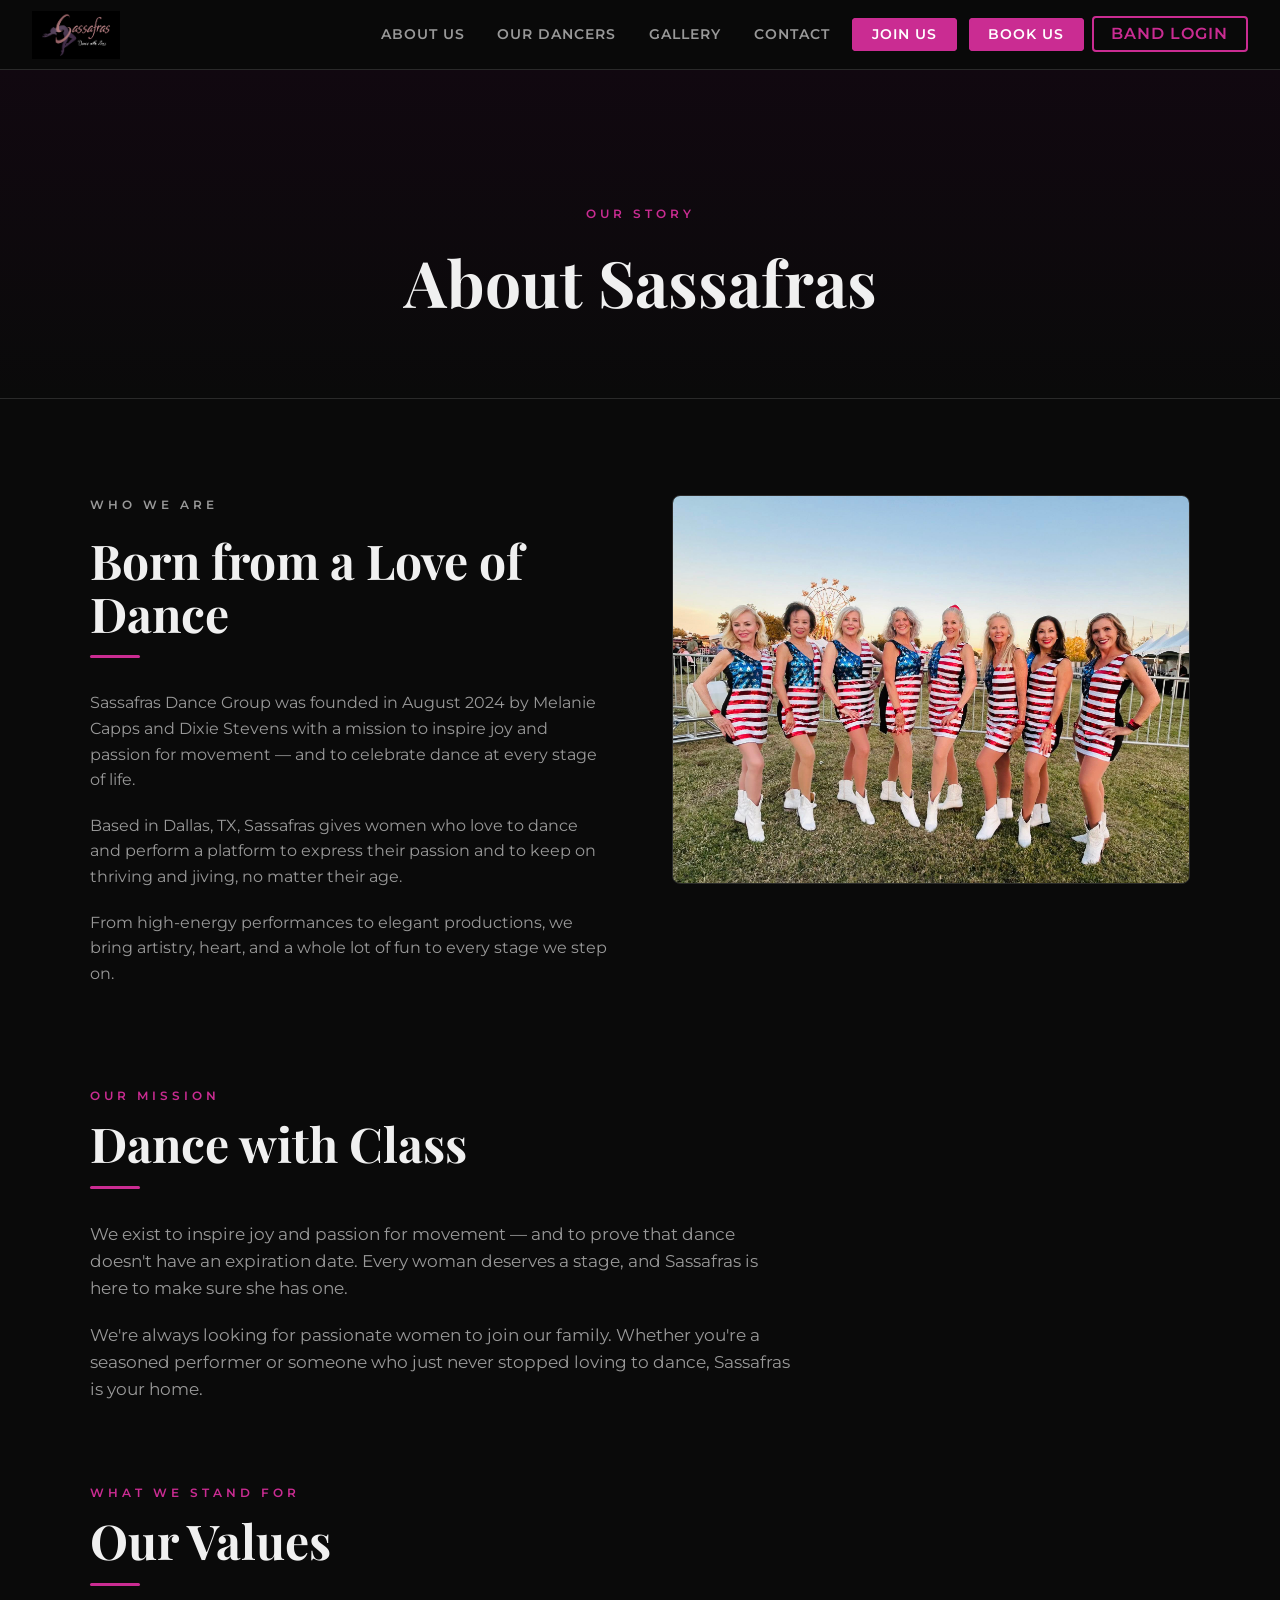
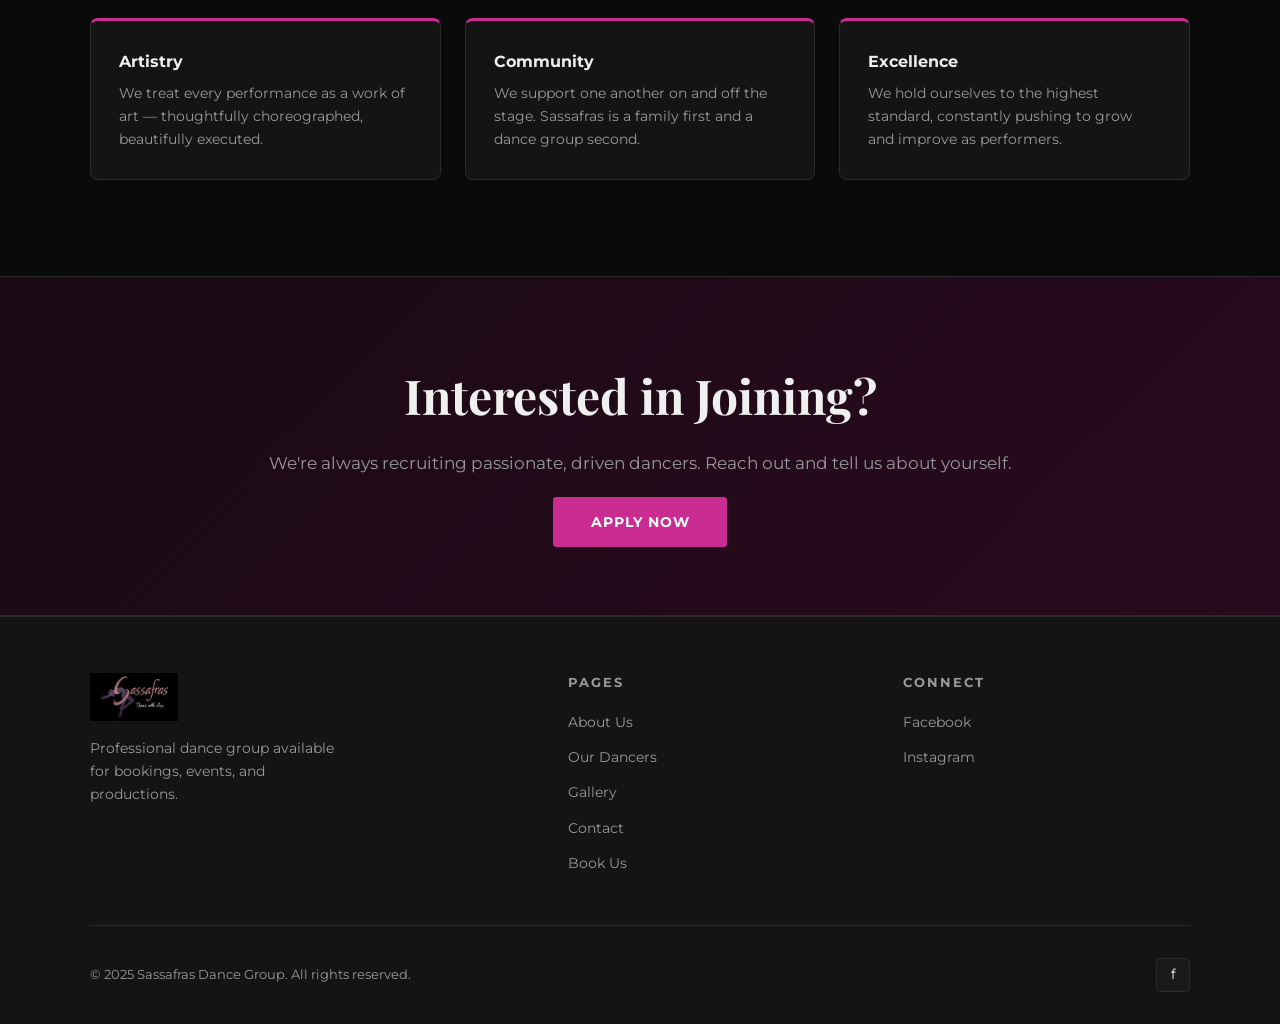
==== about.html @ 36d214b7 "Use clean URLs — remove .html extensions from all internal links" ====
<!DOCTYPE html>
<html lang="en">
<head>
  <meta charset="UTF-8">
  <meta name="viewport" content="width=device-width, initial-scale=1.0">
  <title>About Us — Sassafras Dance Group</title>
  <link rel="preconnect" href="https://fonts.googleapis.com">
  <link rel="preconnect" href="https://fonts.gstatic.com" crossorigin>
  <link href="https://fonts.googleapis.com/css2?family=Playfair+Display:wght@700&family=Montserrat:wght@400;600;700&display=swap" rel="stylesheet">
  <link rel="stylesheet" href="css/style.css">
</head>
<body>

  <!-- NAV -->
  <nav>
    <a class="nav-logo" href="/"><img src="images/logo.jpg" alt="Sassafras Dance Group" style="height:48px;width:auto;"></a>
    <ul class="nav-links">
      <li><a href="/about">About Us</a></li>
      <li><a href="/dancers">Our Dancers</a></li>
      <li><a href="/gallery">Gallery</a></li>
      <li><a href="/contact">Contact</a></li>
      <li><a href="/join" class="join-btn">Join Us</a></li>
      <li><a href="/book" class="book-btn">Book Us</a></li>
      <li><a href="https://auth.band.us/login?next_url=https%3A%2F%2Fwww.band.us%2Fband%2F95576450%2Fpost" target="_blank" class="login-btn">Band Login</a></li>
    </ul>
    <div class="hamburger" aria-label="Menu" role="button" tabindex="0">
      <span></span><span></span><span></span>
    </div>
  </nav>
  <div class="mobile-menu">
    <a href="/about">About Us</a>
    <a href="/dancers">Our Dancers</a>
    <a href="/gallery">Gallery</a>
    <a href="/contact">Contact</a>
    <a href="/join" class="book-btn">Join Us</a>
    <a href="/book" class="book-btn">Book Us</a>
    <a href="https://auth.band.us/login?next_url=https%3A%2F%2Fwww.band.us%2Fband%2F95576450%2Fpost" target="_blank">Band Login</a>
  </div>

  <div class="page-content">

    <!-- PAGE HERO -->
    <div class="page-hero">
      <span class="section-label">Our Story</span>
      <h1>About Sassafras</h1>
    </div>

    <!-- MAIN CONTENT -->
    <section>
      <div class="section-inner">
        <div class="about-full-grid">
          <div>
            <p class="section-label">Who We Are</p>
            <h2 class="section-title">Born from a Love of Dance</h2>
            <div class="divider"></div>
            <p>Sassafras Dance Group was founded in August 2024 by Melanie Capps and Dixie Stevens with a mission to inspire joy and passion for movement — and to celebrate dance at every stage of life.</p>
            <p>Based in Dallas, TX, Sassafras gives women who love to dance and perform a platform to express their passion and to keep on thriving and jiving, no matter their age.</p>
            <p>From high-energy performances to elegant productions, we bring artistry, heart, and a whole lot of fun to every stage we step on.</p>
          </div>
          <div style="border-radius:8px;overflow:hidden;border:1px solid var(--border);">
            <img src="images/Main/Who we are.jpg" alt="Who We Are — Sassafras Dance Group" style="width:100%;height:100%;object-fit:cover;display:block;">
          </div>
        </div>

        <!-- MISSION -->
        <div style="max-width:700px;margin-bottom:5rem;">
          <p class="section-label">Our Mission</p>
          <h2 class="section-title">Dance with Class</h2>
          <div class="divider"></div>
          <p style="color:var(--text-muted);font-size:1.05rem;margin-bottom:1.25rem;">We exist to inspire joy and passion for movement — and to prove that dance doesn't have an expiration date. Every woman deserves a stage, and Sassafras is here to make sure she has one.</p>
          <p style="color:var(--text-muted);font-size:1.05rem;">We're always looking for passionate women to join our family. Whether you're a seasoned performer or someone who just never stopped loving to dance, Sassafras is your home.</p>
        </div>

        <!-- VALUES -->
        <p class="section-label">What We Stand For</p>
        <h2 class="section-title">Our Values</h2>
        <div class="divider"></div>
        <div class="values-grid">
          <div class="value-card">
            <h3>Artistry</h3>
            <p>We treat every performance as a work of art — thoughtfully choreographed, beautifully executed.</p>
          </div>
          <div class="value-card">
            <h3>Community</h3>
            <p>We support one another on and off the stage. Sassafras is a family first and a dance group second.</p>
          </div>
          <div class="value-card">
            <h3>Excellence</h3>
            <p>We hold ourselves to the highest standard, constantly pushing to grow and improve as performers.</p>
          </div>
        </div>
      </div>
    </section>

    <!-- JOIN CTA -->
    <div class="cta-banner">
      <div class="section-inner">
        <h2>Interested in Joining?</h2>
        <p>We're always recruiting passionate, driven dancers. Reach out and tell us about yourself.</p>
        <a href="/join" class="btn-primary">Apply Now</a>
      </div>
    </div>

  </div>

  <!-- FOOTER -->
  <footer>
    <div class="footer-inner">
      <div class="footer-brand">
        <a class="nav-logo" href="/"><img src="images/logo.jpg" alt="Sassafras Dance Group" style="height:48px;width:auto;"></a>
        <p>Professional dance group available for bookings, events, and productions.</p>
      </div>
      <div>
        <h4>Pages</h4>
        <ul>
          <li><a href="/about">About Us</a></li>
          <li><a href="/dancers">Our Dancers</a></li>
          <li><a href="/gallery">Gallery</a></li>
          <li><a href="/contact">Contact</a></li>
          <li><a href="/book">Book Us</a></li>
        </ul>
      </div>
      <div>
        <h4>Connect</h4>
        <ul>
          <li><a href="https://facebook.com/share/g/1JULacy1gz/" target="_blank">Facebook</a></li>
          <li><a href="https://www.instagram.com/Sassafrastx/" target="_blank">Instagram</a></li>
          
          
        </ul>
      </div>
    </div>
    <div class="footer-bottom">
      <p>&copy; 2025 Sassafras Dance Group. All rights reserved.</p>
      <div class="footer-social">
        <a href="https://facebook.com/share/g/1JULacy1gz/" target="_blank" aria-label="Facebook">f</a>
      </div>
    </div>
  </footer>

  <script src="js/main.js"></script>
</body>
</html>
---- css/style.css ----
/* ===== VARIABLES ===== */
:root {
  --pink: #CA2C92;
  --pink-dark: #a02275;
  --pink-glow: rgba(202, 44, 146, 0.35);
  --bg: #0a0a0a;
  --bg-card: #141414;
  --bg-card2: #1a1a1a;
  --text: #f0f0f0;
  --text-muted: #999;
  --border: #2a2a2a;
  --nav-height: 70px;
}

/* ===== RESET ===== */
*, *::before, *::after { box-sizing: border-box; margin: 0; padding: 0; }
html { scroll-behavior: smooth; }
body {
  font-family: 'Montserrat', sans-serif;
  background: var(--bg);
  color: var(--text);
  line-height: 1.6;
}
img { max-width: 100%; display: block; }
a { color: inherit; text-decoration: none; }
ul { list-style: none; }

/* ===== NAV ===== */
nav {
  position: fixed;
  top: 0; left: 0; right: 0;
  height: var(--nav-height);
  background: rgba(10, 10, 10, 0.95);
  backdrop-filter: blur(10px);
  border-bottom: 1px solid var(--border);
  display: flex;
  align-items: center;
  justify-content: space-between;
  padding: 0 2rem;
  z-index: 1000;
}
.nav-logo {
  font-family: 'Playfair Display', serif;
  font-size: 1.6rem;
  font-weight: 700;
  color: var(--pink);
  letter-spacing: 2px;
}
.nav-logo span { color: var(--text); }
.nav-links {
  display: flex;
  align-items: center;
  gap: 0.25rem;
}
.nav-links a {
  padding: 0.4rem 0.9rem;
  font-size: 0.85rem;
  font-weight: 600;
  letter-spacing: 1px;
  text-transform: uppercase;
  color: var(--text-muted);
  border-radius: 4px;
  transition: color 0.2s;
}
.nav-links a:hover { color: var(--text); }
.nav-links a.active { color: var(--text); }
.nav-links .join-btn {
  color: #fff;
  background: var(--pink);
  border: 2px solid var(--pink);
  padding: 0.4rem 1.1rem;
  border-radius: 4px;
  margin-left: 0.25rem;
  transition: background 0.2s, box-shadow 0.2s;
}
.nav-links .join-btn:hover {
  background: var(--pink-dark);
  box-shadow: 0 0 14px var(--pink-glow);
}
.nav-links .book-btn {
  color: #fff;
  background: var(--pink);
  border: 2px solid var(--pink);
  padding: 0.4rem 1.1rem;
  border-radius: 4px;
  margin-left: 0.5rem;
  transition: background 0.2s, box-shadow 0.2s;
}
.nav-links .book-btn:hover {
  background: var(--pink-dark);
  box-shadow: 0 0 14px var(--pink-glow);
}
.nav-links .login-btn {
  color: var(--pink);
  border: 2px solid var(--pink);
  padding: 0.4rem 1.1rem;
  border-radius: 4px;
  font-size: inherit;
  margin-left: 0.25rem;
  transition: background 0.2s;
}
.nav-links .login-btn:hover { background: rgba(202,44,146,0.15); }

/* Hamburger */
.hamburger {
  display: none;
  flex-direction: column;
  gap: 5px;
  cursor: pointer;
  padding: 4px;
}
.hamburger span {
  display: block;
  width: 24px;
  height: 2px;
  background: var(--text);
  transition: all 0.3s;
}
.hamburger.open span:nth-child(1) { transform: translateY(7px) rotate(45deg); }
.hamburger.open span:nth-child(2) { opacity: 0; }
.hamburger.open span:nth-child(3) { transform: translateY(-7px) rotate(-45deg); }

/* Mobile nav */
.mobile-menu {
  display: none;
  position: fixed;
  top: var(--nav-height);
  left: 0; right: 0;
  background: rgba(10,10,10,0.98);
  padding: 1.5rem 2rem;
  flex-direction: column;
  gap: 0.25rem;
  border-bottom: 1px solid var(--border);
  z-index: 999;
}
.mobile-menu a {
  padding: 0.75rem 0;
  font-size: 1rem;
  font-weight: 600;
  letter-spacing: 1px;
  text-transform: uppercase;
  color: var(--text-muted);
  border-bottom: 1px solid var(--border);
  transition: color 0.2s;
}
.mobile-menu a:last-child { border-bottom: none; }
.mobile-menu a:hover, .mobile-menu a.active { color: var(--text); }
.mobile-menu .book-btn {
  color: var(--text) !important;
  background: var(--pink);
  text-align: center;
  border-radius: 4px;
  border-bottom: none !important;
  padding: 0.75rem 1rem !important;
  margin-top: 0.5rem;
}

/* ===== HERO ===== */
.hero {
  min-height: 100vh;
  display: flex;
  align-items: center;
  justify-content: center;
  text-align: center;
  position: relative;
  overflow: hidden;
  padding: 0 1.5rem;
  background: linear-gradient(135deg, #0a0a0a 0%, #1a0a14 50%, #0a0a0a 100%);
}
.hero::before {
  content: '';
  position: absolute;
  inset: 0;
  background: radial-gradient(ellipse at center, rgba(202,44,146,0.18) 0%, transparent 70%);
  pointer-events: none;
}
.hero-content { position: relative; z-index: 1; max-width: 800px; }
.hero-eyebrow {
  font-size: 0.8rem;
  letter-spacing: 4px;
  text-transform: uppercase;
  color: var(--pink);
  margin-bottom: 1.2rem;
  font-weight: 600;
}
.hero h1 {
  font-family: 'Playfair Display', serif;
  font-size: clamp(3rem, 8vw, 6rem);
  font-weight: 700;
  line-height: 1.05;
  margin-bottom: 1.2rem;
  letter-spacing: -1px;
}
.hero h1 span { color: var(--pink); }
.hero p {
  font-size: 1.1rem;
  color: var(--text-muted);
  max-width: 520px;
  margin: 0 auto 2.5rem;
}
.hero-buttons { display: flex; gap: 1rem; justify-content: center; flex-wrap: wrap; }
.btn-primary {
  background: var(--pink);
  color: #fff;
  padding: 0.85rem 2.2rem;
  border-radius: 4px;
  font-weight: 700;
  font-size: 0.9rem;
  letter-spacing: 1px;
  text-transform: uppercase;
  transition: background 0.2s, box-shadow 0.2s;
  border: 2px solid var(--pink);
}
.btn-primary:hover {
  background: var(--pink-dark);
  box-shadow: 0 0 20px var(--pink-glow);
}
.btn-outline {
  border: 2px solid rgba(240,240,240,0.3);
  color: var(--text);
  padding: 0.85rem 2.2rem;
  border-radius: 4px;
  font-weight: 700;
  font-size: 0.9rem;
  letter-spacing: 1px;
  text-transform: uppercase;
  transition: border-color 0.2s, background 0.2s;
}
.btn-outline:hover { border-color: var(--pink); background: rgba(202,44,146,0.1); }

/* ===== PAGE WRAPPER ===== */
.page-content { padding-top: var(--nav-height); }

/* ===== SECTION BASE ===== */
section { padding: 6rem 1.5rem; }
.section-inner { max-width: 1100px; margin: 0 auto; }
.section-label {
  font-size: 0.75rem;
  letter-spacing: 4px;
  text-transform: uppercase;
  color: var(--pink);
  font-weight: 600;
  margin-bottom: 0.75rem;
}
.section-title {
  font-family: 'Playfair Display', serif;
  font-size: clamp(2rem, 4vw, 3rem);
  font-weight: 700;
  margin-bottom: 1rem;
  line-height: 1.1;
}
.section-sub {
  color: var(--text-muted);
  max-width: 600px;
  font-size: 1rem;
  margin-bottom: 3rem;
}
.divider {
  width: 50px;
  height: 3px;
  background: var(--pink);
  margin: 1rem 0 2rem;
  border-radius: 2px;
}

/* ===== PAGE HERO (inner pages) ===== */
.page-hero {
  padding: calc(var(--nav-height) + 4rem) 1.5rem 4rem;
  text-align: center;
  background: linear-gradient(180deg, #110810 0%, var(--bg) 100%);
  border-bottom: 1px solid var(--border);
}
.page-hero .section-label { display: block; margin-bottom: 0.5rem; }
.page-hero h1 {
  font-family: 'Playfair Display', serif;
  font-size: clamp(2.5rem, 5vw, 4rem);
  font-weight: 700;
}

/* ===== HOME: ABOUT TEASER ===== */
.about-teaser { background: var(--bg-card); }
.about-grid {
  display: grid;
  grid-template-columns: 1fr 1fr;
  gap: 4rem;
  align-items: center;
}
.about-img-placeholder {
  aspect-ratio: 4/5;
  background: linear-gradient(135deg, #1a0a14, #2a1020);
  border: 1px solid var(--border);
  border-radius: 8px;
  display: flex;
  align-items: center;
  justify-content: center;
  color: var(--text-muted);
  font-size: 0.85rem;
  letter-spacing: 2px;
  text-transform: uppercase;
}
.about-text p { color: var(--text-muted); margin-bottom: 1.5rem; font-size: 1.05rem; }

/* ===== HOME: STATS ===== */
.stats {
  background: var(--pink);
  padding: 3.5rem 1.5rem;
}
.stats-grid {
  max-width: 900px;
  margin: 0 auto;
  display: grid;
  grid-template-columns: repeat(3, 1fr);
  gap: 2rem;
  text-align: center;
}
.stat-number {
  font-family: 'Playfair Display', serif;
  font-size: 3rem;
  font-weight: 700;
  line-height: 1;
  margin-bottom: 0.5rem;
}
.stat-label { font-size: 0.85rem; font-weight: 600; letter-spacing: 2px; text-transform: uppercase; opacity: 0.85; }

/* ===== HOME: SERVICES ===== */
.services-grid {
  display: grid;
  grid-template-columns: repeat(auto-fit, minmax(250px, 1fr));
  gap: 1.5rem;
  margin-top: 3rem;
}
.service-card {
  background: var(--bg-card);
  border: 1px solid var(--border);
  border-radius: 8px;
  padding: 2rem 1.75rem;
  transition: border-color 0.2s, transform 0.2s;
}
.service-card:hover { border-color: var(--pink); transform: translateY(-3px); }
.service-icon {
  font-size: 2rem;
  margin-bottom: 1rem;
}
.service-card h3 { font-size: 1.1rem; font-weight: 700; margin-bottom: 0.75rem; }
.service-card p { color: var(--text-muted); font-size: 0.9rem; }

/* ===== HOME: CTA BANNER ===== */
.cta-banner {
  background: linear-gradient(135deg, #1a0a14, #2a0a1e);
  border-top: 1px solid var(--border);
  border-bottom: 1px solid var(--border);
  text-align: center;
  padding: 5rem 1.5rem;
}
.cta-banner h2 {
  font-family: 'Playfair Display', serif;
  font-size: clamp(2rem, 4vw, 3rem);
  margin-bottom: 1rem;
}
.cta-banner p { color: var(--text-muted); margin-bottom: 2rem; font-size: 1.05rem; }

/* ===== ABOUT PAGE ===== */
.about-full-grid {
  display: grid;
  grid-template-columns: 1fr 1fr;
  gap: 4rem;
  align-items: start;
  margin-bottom: 5rem;
}
.about-full-grid p { color: var(--text-muted); margin-bottom: 1.25rem; }
.values-grid {
  display: grid;
  grid-template-columns: repeat(auto-fit, minmax(220px, 1fr));
  gap: 1.5rem;
  margin-top: 2rem;
}
.value-card {
  background: var(--bg-card);
  border: 1px solid var(--border);
  border-radius: 8px;
  padding: 1.75rem;
  border-top: 3px solid var(--pink);
}
.value-card h3 { font-size: 1rem; font-weight: 700; margin-bottom: 0.5rem; }
.value-card p { color: var(--text-muted); font-size: 0.9rem; }

/* ===== DANCERS PAGE ===== */
.dancers-grid {
  display: grid;
  grid-template-columns: repeat(auto-fill, minmax(260px, 1fr));
  gap: 2rem;
}
.dancer-card {
  background: var(--bg-card);
  border: 1px solid var(--border);
  border-radius: 8px;
  overflow: hidden;
  transition: transform 0.2s, border-color 0.2s;
}
.dancer-card:hover { transform: translateY(-4px); border-color: var(--pink); }
.dancer-photo {
  aspect-ratio: 3/4;
  background: linear-gradient(135deg, #1a0a14, #2a1020);
  display: flex;
  align-items: center;
  justify-content: center;
  color: var(--text-muted);
  font-size: 0.8rem;
  letter-spacing: 2px;
  text-transform: uppercase;
  position: relative;
  overflow: hidden;
}
.dancer-photo img {
  width: 100%;
  height: 100%;
  object-fit: cover;
  position: absolute;
  inset: 0;
}
.dancer-info { padding: 1.5rem; }
.dancer-name { font-size: 1.1rem; font-weight: 700; margin-bottom: 0.25rem; }
.dancer-role { font-size: 0.8rem; color: var(--pink); font-weight: 600; letter-spacing: 1px; text-transform: uppercase; margin-bottom: 0.75rem; }
.dancer-bio { font-size: 0.9rem; color: var(--text-muted); }

/* ===== GALLERY PAGE ===== */
.gallery-tabs {
  display: flex;
  gap: 0.5rem;
  margin-bottom: 2.5rem;
  flex-wrap: wrap;
}
.tab-btn {
  padding: 0.5rem 1.25rem;
  border: 1px solid var(--border);
  background: transparent;
  color: var(--text-muted);
  border-radius: 4px;
  font-size: 0.85rem;
  font-weight: 600;
  letter-spacing: 1px;
  text-transform: uppercase;
  cursor: pointer;
  transition: all 0.2s;
  font-family: 'Montserrat', sans-serif;
}
.tab-btn:hover { color: var(--text); border-color: var(--text-muted); }
.tab-btn.active { background: var(--pink); color: #fff; border-color: var(--pink); }
.gallery-grid {
  display: grid;
  grid-template-columns: repeat(auto-fill, minmax(280px, 1fr));
  gap: 1rem;
}
.gallery-item {
  aspect-ratio: 4/3;
  background: linear-gradient(135deg, #1a0a14, #2a1020);
  border-radius: 6px;
  overflow: hidden;
  position: relative;
  cursor: pointer;
  border: 1px solid var(--border);
  transition: transform 0.2s;
}
.gallery-item:hover { transform: scale(1.02); }
.gallery-item img {
  width: 100%; height: 100%;
  object-fit: cover;
  position: absolute;
  inset: 0;
}
.gallery-placeholder {
  width: 100%; height: 100%;
  display: flex;
  align-items: center;
  justify-content: center;
  color: var(--text-muted);
  font-size: 0.75rem;
  letter-spacing: 2px;
  text-transform: uppercase;
}
.gallery-video-grid {
  display: grid;
  grid-template-columns: repeat(auto-fill, minmax(320px, 1fr));
  gap: 1.5rem;
}
.video-item {
  border-radius: 8px;
  overflow: hidden;
  border: 1px solid var(--border);
  background: var(--bg-card);
}
.video-thumb {
  aspect-ratio: 16/9;
  background: linear-gradient(135deg, #1a0a14, #2a1020);
  display: flex;
  align-items: center;
  justify-content: center;
  position: relative;
}
.video-play {
  width: 56px;
  height: 56px;
  background: var(--pink);
  border-radius: 50%;
  display: flex;
  align-items: center;
  justify-content: center;
  font-size: 1.25rem;
  box-shadow: 0 0 20px var(--pink-glow);
}
.video-info { padding: 1rem 1.25rem; }
.video-info h4 { font-size: 0.95rem; font-weight: 700; margin-bottom: 0.25rem; }
.video-info p { font-size: 0.8rem; color: var(--text-muted); }
.gallery-section { display: none; }
.gallery-section.active { display: block; }

/* ===== CONTACT PAGE ===== */
.contact-grid {
  display: grid;
  grid-template-columns: 1fr 1.8fr;
  gap: 4rem;
  align-items: start;
}
.contact-info h3 { font-size: 1.25rem; font-weight: 700; margin-bottom: 1.5rem; }
.contact-item { display: flex; gap: 1rem; margin-bottom: 1.5rem; align-items: flex-start; }
.contact-icon {
  width: 40px;
  height: 40px;
  background: rgba(202,44,146,0.15);
  border: 1px solid rgba(202,44,146,0.3);
  border-radius: 8px;
  display: flex;
  align-items: center;
  justify-content: center;
  font-size: 1rem;
  flex-shrink: 0;
}
.contact-item-text p:first-child { font-weight: 600; font-size: 0.9rem; margin-bottom: 0.2rem; }
.contact-item-text p:last-child { color: var(--text-muted); font-size: 0.9rem; }
.social-links { display: flex; gap: 0.75rem; margin-top: 2rem; flex-wrap: wrap; }
.social-link {
  display: flex;
  align-items: center;
  gap: 0.5rem;
  padding: 0.5rem 1rem;
  background: var(--bg-card);
  border: 1px solid var(--border);
  border-radius: 4px;
  font-size: 0.85rem;
  font-weight: 600;
  transition: border-color 0.2s, background 0.2s;
}
.social-link:hover { border-color: var(--pink); background: rgba(202,44,146,0.1); }

/* ===== FORMS ===== */
.form-card {
  background: var(--bg-card);
  border: 1px solid var(--border);
  border-radius: 8px;
  padding: 2.5rem;
}
.form-title { font-size: 1.25rem; font-weight: 700; margin-bottom: 1.75rem; }
.form-row { display: grid; grid-template-columns: 1fr 1fr; gap: 1rem; }
.form-group { margin-bottom: 1.25rem; }
.form-group label {
  display: block;
  font-size: 0.8rem;
  font-weight: 600;
  letter-spacing: 1px;
  text-transform: uppercase;
  color: var(--text-muted);
  margin-bottom: 0.4rem;
}
.form-group input,
.form-group select,
.form-group textarea {
  width: 100%;
  background: var(--bg-card2);
  border: 1px solid var(--border);
  color: var(--text);
  padding: 0.75rem 1rem;
  border-radius: 4px;
  font-size: 0.95rem;
  font-family: 'Montserrat', sans-serif;
  transition: border-color 0.2s;
  outline: none;
  -webkit-appearance: none;
}
.form-group select {
  cursor: pointer;
  background-image: url("data:image/svg+xml,%3Csvg xmlns='http://www.w3.org/2000/svg' width='12' height='8' viewBox='0 0 12 8'%3E%3Cpath fill='%23999' d='M6 8L0 0h12z'/%3E%3C/svg%3E");
  background-repeat: no-repeat;
  background-position: right 1rem center;
  padding-right: 2.5rem;
}
.form-group input:focus,
.form-group select:focus,
.form-group textarea:focus { border-color: var(--pink); }
.form-group textarea { resize: vertical; min-height: 120px; }
.form-submit {
  width: 100%;
  background: var(--pink);
  color: #fff;
  border: none;
  padding: 1rem;
  border-radius: 4px;
  font-size: 0.9rem;
  font-weight: 700;
  letter-spacing: 1px;
  text-transform: uppercase;
  cursor: pointer;
  font-family: 'Montserrat', sans-serif;
  transition: background 0.2s, box-shadow 0.2s;
  margin-top: 0.5rem;
}
.form-submit:hover { background: var(--pink-dark); box-shadow: 0 0 16px var(--pink-glow); }
.form-note { font-size: 0.8rem; color: var(--text-muted); margin-top: 1rem; text-align: center; }

/* ===== BOOK PAGE ===== */
.book-hero {
  padding: calc(var(--nav-height) + 4rem) 1.5rem 4rem;
  text-align: center;
  background: linear-gradient(135deg, #110810 0%, #1a0a14 50%, var(--bg) 100%);
  border-bottom: 1px solid var(--border);
}
.book-form-wrapper { max-width: 700px; margin: 0 auto; padding: 4rem 1.5rem; }
.book-info-grid {
  display: grid;
  grid-template-columns: repeat(auto-fit, minmax(200px, 1fr));
  gap: 1rem;
  margin-bottom: 3rem;
}
.book-info-card {
  background: var(--bg-card);
  border: 1px solid var(--border);
  border-radius: 8px;
  padding: 1.5rem;
  text-align: center;
}
.book-info-card .icon { font-size: 1.75rem; margin-bottom: 0.75rem; }
.book-info-card h4 { font-size: 0.9rem; font-weight: 700; margin-bottom: 0.25rem; }
.book-info-card p { font-size: 0.8rem; color: var(--text-muted); }

/* ===== FOOTER ===== */
footer {
  background: var(--bg-card);
  border-top: 1px solid var(--border);
  padding: 3.5rem 1.5rem 2rem;
}
.footer-inner {
  max-width: 1100px;
  margin: 0 auto;
  display: grid;
  grid-template-columns: 1.5fr 1fr 1fr;
  gap: 3rem;
  margin-bottom: 2.5rem;
}
.footer-brand .nav-logo { font-size: 1.4rem; display: block; margin-bottom: 1rem; }
.footer-brand p { font-size: 0.9rem; color: var(--text-muted); max-width: 260px; }
footer h4 { font-size: 0.8rem; font-weight: 700; letter-spacing: 2px; text-transform: uppercase; color: var(--text-muted); margin-bottom: 1rem; }
footer ul li { margin-bottom: 0.6rem; }
footer ul li a { font-size: 0.9rem; color: var(--text-muted); transition: color 0.2s; }
footer ul li a:hover { color: var(--pink); }
.footer-bottom {
  max-width: 1100px;
  margin: 0 auto;
  padding-top: 2rem;
  border-top: 1px solid var(--border);
  display: flex;
  justify-content: space-between;
  align-items: center;
  flex-wrap: wrap;
  gap: 1rem;
}
.footer-bottom p { font-size: 0.8rem; color: var(--text-muted); }
.footer-social { display: flex; gap: 0.75rem; }
.footer-social a {
  width: 34px; height: 34px;
  background: var(--bg-card2);
  border: 1px solid var(--border);
  border-radius: 4px;
  display: flex;
  align-items: center;
  justify-content: center;
  font-size: 0.9rem;
  transition: border-color 0.2s, background 0.2s;
}
.footer-social a:hover { border-color: var(--pink); background: rgba(202,44,146,0.15); }

/* ===== RESPONSIVE ===== */
@media (max-width: 768px) {
  .nav-links { display: none; }
  .hamburger { display: flex; }
  .mobile-menu.open { display: flex; }
  .about-grid,
  .about-full-grid,
  .contact-grid { grid-template-columns: 1fr; gap: 2rem; }
  .form-row { grid-template-columns: 1fr; }
  .stats-grid { grid-template-columns: 1fr; gap: 1.5rem; }
  .footer-inner { grid-template-columns: 1fr; gap: 2rem; }
  .footer-bottom { flex-direction: column; text-align: center; }
}
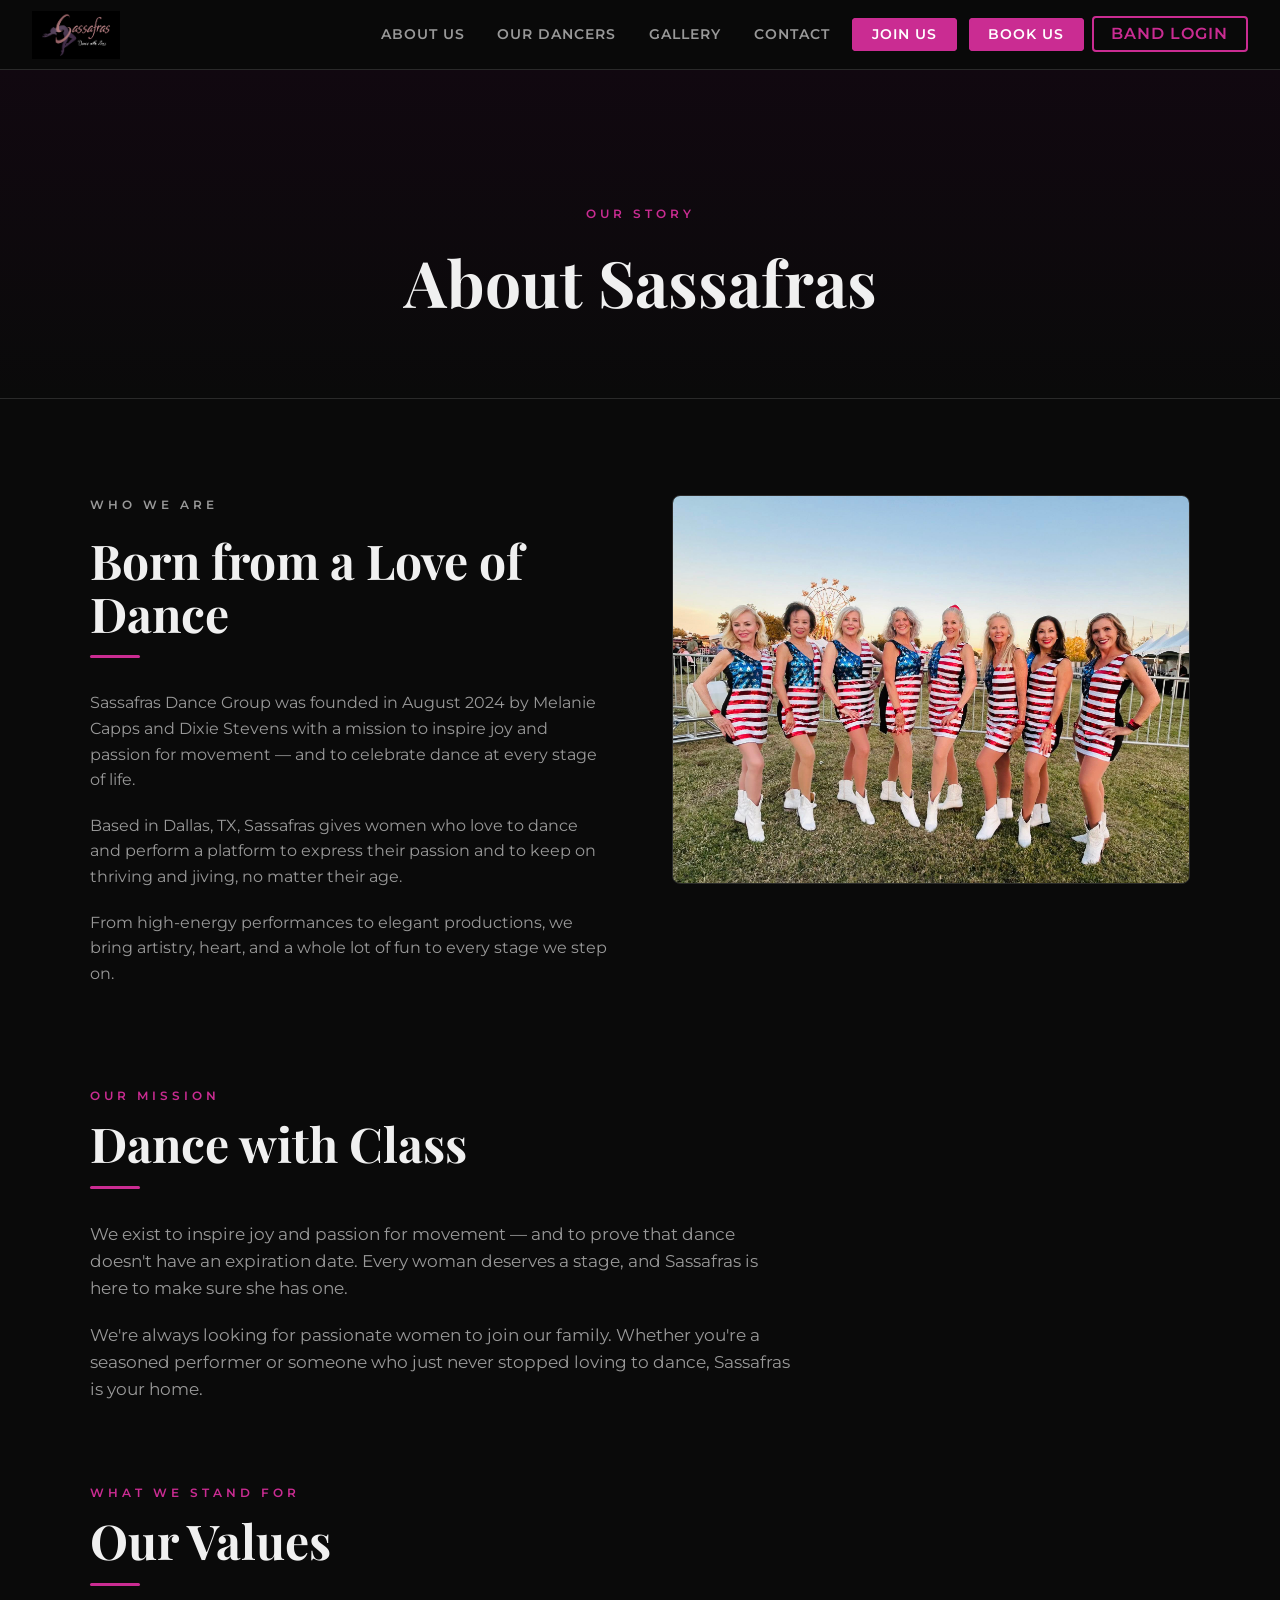
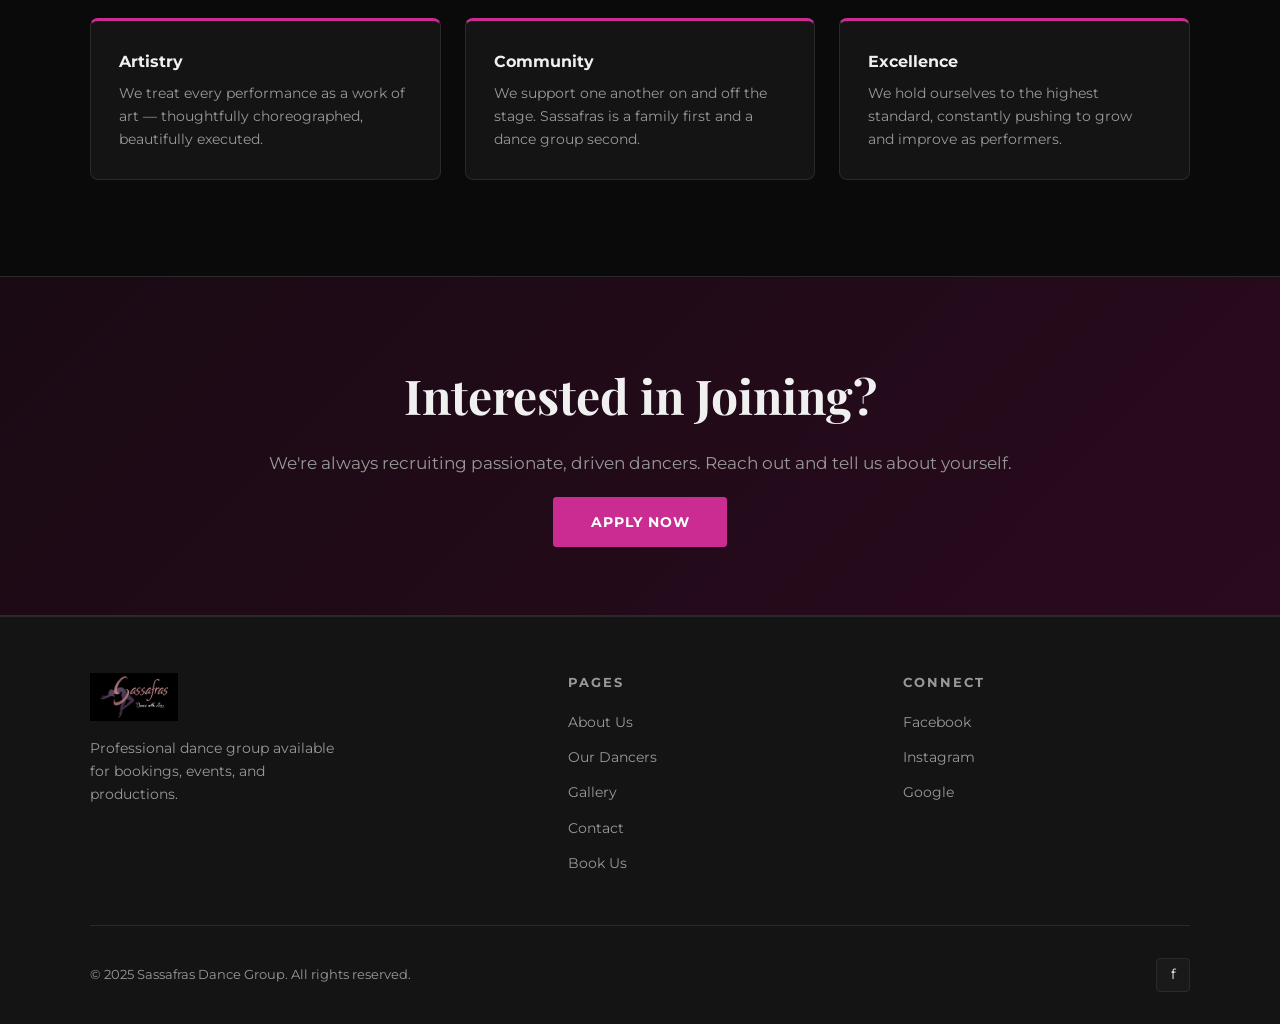
==== commit c4c16f0e: "Add Google Business Profile link to footer" ====
--- a/about.html
+++ b/about.html
@@ -3,11 +3,26 @@
 <head>
   <meta charset="UTF-8">
   <meta name="viewport" content="width=device-width, initial-scale=1.0">
-  <title>About Us — Sassafras Dance Group</title>
+  <title>About Us — Sassafras Dance Group | Dallas, TX</title>
+  <meta name="description" content="Learn about Sassafras Dance Group, founded in 2024 by Melanie Capps and Dixie Stevens. A Dallas-based women's dance group celebrating movement at every stage of life.">
+  <link rel="canonical" href="https://sassafrastx.com/about">
+  <meta property="og:type" content="website">
+  <meta property="og:url" content="https://sassafrastx.com/about">
+  <meta property="og:title" content="About Us — Sassafras Dance Group">
+  <meta property="og:description" content="Founded in 2024, Sassafras Dance Group celebrates dance and performance for women in the Dallas, TX area.">
+  <meta property="og:image" content="https://sassafrastx.com/images/logo.jpg">
   <link rel="preconnect" href="https://fonts.googleapis.com">
   <link rel="preconnect" href="https://fonts.gstatic.com" crossorigin>
   <link href="https://fonts.googleapis.com/css2?family=Playfair+Display:wght@700&family=Montserrat:wght@400;600;700&display=swap" rel="stylesheet">
   <link rel="stylesheet" href="css/style.css">
+  <!-- Google Analytics -->
+  <script async src="https://www.googletagmanager.com/gtag/js?id=G-Y5L8GYF5NN"></script>
+  <script>
+    window.dataLayer = window.dataLayer || [];
+    function gtag(){dataLayer.push(arguments);}
+    gtag('js', new Date());
+    gtag('config', 'G-Y5L8GYF5NN');
+  </script>
 </head>
 <body>
 
@@ -125,6 +140,7 @@
         <ul>
           <li><a href="https://facebook.com/share/g/1JULacy1gz/" target="_blank">Facebook</a></li>
           <li><a href="https://www.instagram.com/Sassafrastx/" target="_blank">Instagram</a></li>
+          <li><a href="https://share.google/0nGofY9VEpciTa6bD" target="_blank">Google</a></li>
           
           
         </ul>
--- a/css/style.css
+++ b/css/style.css
@@ -490,13 +490,15 @@
   background: var(--bg-card);
 }
 .video-thumb {
-  aspect-ratio: 16/9;
-  background: linear-gradient(135deg, #1a0a14, #2a1020);
-  display: flex;
-  align-items: center;
-  justify-content: center;
-  position: relative;
-}
+  border-radius: 8px;
+  overflow: hidden;
+  border: 2px solid var(--border);
+  background: var(--bg-card);
+  cursor: pointer;
+  transition: border-color 0.2s, transform 0.2s;
+}
+.video-thumb:hover { border-color: var(--pink); transform: translateY(-2px); }
+.video-thumb.active-thumb { border-color: var(--pink); }
 .video-play {
   width: 56px;
   height: 56px;
